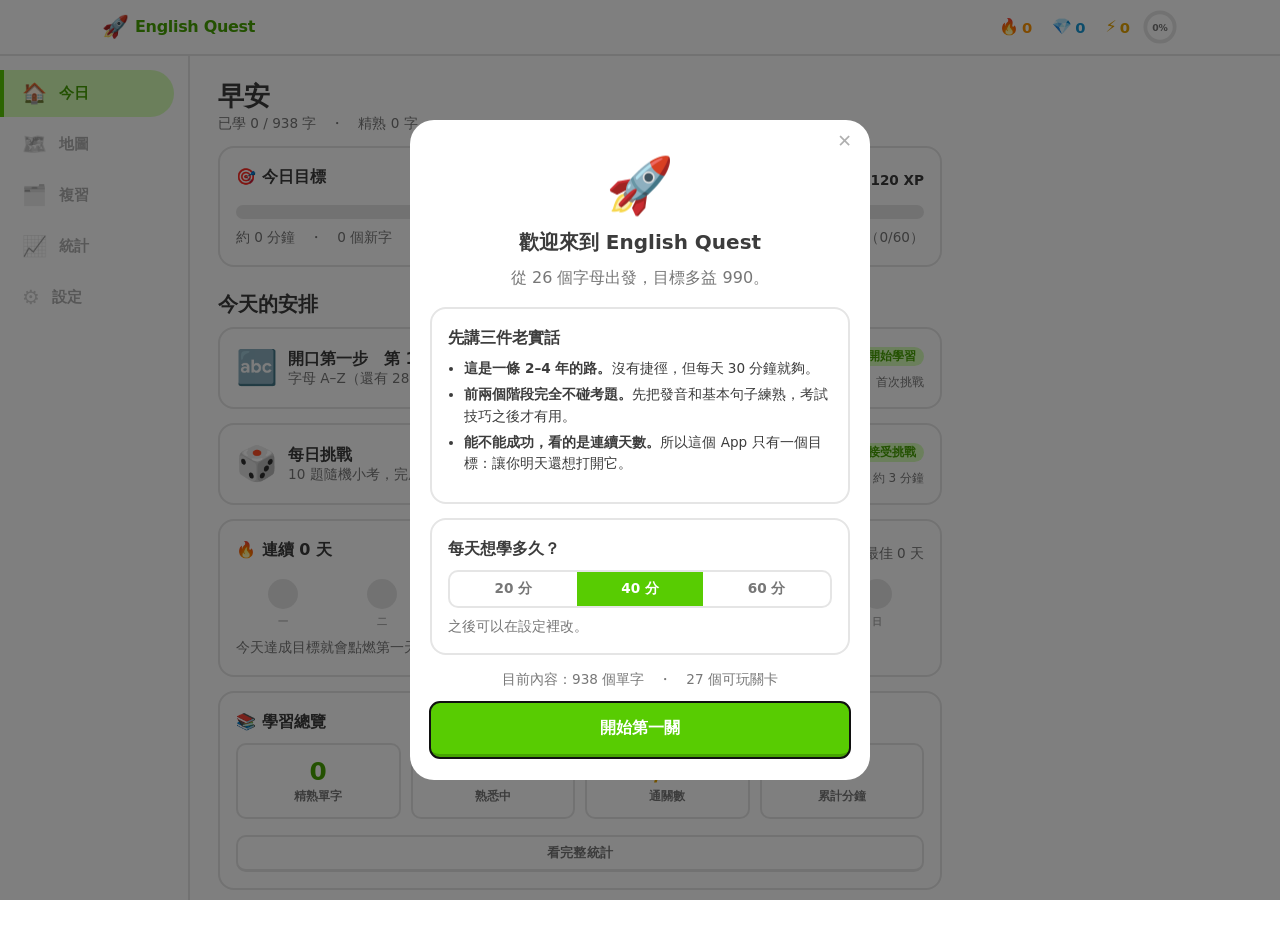
==== index.html @ 80ba10b4 "Stage 2 開頭兩關，並補上多益 Part 1／Part 2 兩種題型 使用者打完第 25 關就撞牆。這一批先把「整條路」跑通：新題型、圖片資產 的做法、資料格式、弱點怪獸的接法都做完，剩下 8 " ====
<!DOCTYPE html>
<html lang="zh-Hant">
<head>
<meta charset="UTF-8">
<meta name="viewport" content="width=device-width, initial-scale=1, viewport-fit=cover">
<meta name="theme-color" content="#58cc02">
<title>English Quest — 多益滿分之路</title>
<link rel="icon" href="data:image/svg+xml,<svg xmlns='http://www.w3.org/2000/svg' viewBox='0 0 100 100'><text y='.9em' font-size='90'>🚀</text></svg>">
<link rel="stylesheet" href="css/base.css">
<link rel="stylesheet" href="css/components.css">
<link rel="stylesheet" href="css/responsive.css">
</head>
<body>

<!-- ===== 頂部狀態列 ===== -->
<header id="topbar" class="topbar">
  <div class="topbar-inner">
    <div class="brand" data-nav="#/map">
      <span class="brand-logo">🚀</span>
      <span class="brand-name">English Quest</span>
    </div>
    <div class="stat-chips">
      <button class="chip chip-streak" data-nav="#/stats" title="連續學習天數">
        <span class="chip-icon">🔥</span><span id="chip-streak">0</span>
      </button>
      <button class="chip chip-gem" data-nav="#/shop" title="寶石">
        <span class="chip-icon">💎</span><span id="chip-gems">0</span>
      </button>
      <button class="chip chip-xp" data-nav="#/stats" title="今日經驗值">
        <span class="chip-icon">⚡</span><span id="chip-xp">0</span>
      </button>
      <button class="chip chip-goal" data-nav="#/stats" title="今日目標">
        <svg class="ring" viewBox="0 0 36 36" aria-hidden="true">
          <circle class="ring-bg" cx="18" cy="18" r="15.5"></circle>
          <circle id="goal-ring" class="ring-fg" cx="18" cy="18" r="15.5"></circle>
        </svg>
        <span id="chip-goal-pct" class="ring-label">0%</span>
      </button>
    </div>
  </div>
</header>

<!-- ===== 主畫面容器 ===== -->
<main id="view" class="view" role="main"></main>

<!-- ===== 底部導覽 ===== -->
<nav id="bottomnav" class="bottomnav">
  <button class="navbtn" data-nav="#/home"><span class="navicon">🏠</span><span class="navtext">今日</span></button>
  <button class="navbtn" data-nav="#/map"><span class="navicon">🗺️</span><span class="navtext">地圖</span></button>
  <button class="navbtn" data-nav="#/review"><span class="navicon">🗂️</span><span class="navtext">複習</span></button>
  <button class="navbtn" data-nav="#/stats"><span class="navicon">📈</span><span class="navtext">統計</span></button>
  <button class="navbtn" data-nav="#/settings"><span class="navicon">⚙️</span><span class="navtext">設定</span></button>
</nav>

<!-- ===== 全域彈窗 ===== -->
<div id="modal-root" class="modal-root" hidden>
  <div class="modal-backdrop" data-modal-close></div>
  <div class="modal-box" role="dialog" aria-modal="true">
    <button class="modal-x" data-modal-close aria-label="關閉">✕</button>
    <div id="modal-body"></div>
  </div>
</div>

<!-- ===== 浮動提示 ===== -->
<div id="toast-root" class="toast-root" aria-live="polite"></div>

<!-- ===== 資料層（file:// 相容：一律用 window.DATA_* 全域指派，不使用 fetch）===== -->
<script src="data/curriculum.js"></script>
<script src="data/phonics.js"></script>
<script src="data/irregular-verbs.js"></script>
<script src="data/vocab-s0.js"></script>
<script src="data/vocab-s1a.js"></script>
<script src="data/vocab-s1b.js"></script>
<script src="data/vocab-s1c.js"></script>
<script src="data/vocab-s2.js"></script>
<script src="data/grammar-s0.js"></script>
<script src="data/grammar-s1.js"></script>
<script src="data/grammar-s2.js"></script>
<script src="data/reading-s0.js"></script>
<script src="data/reading-s1.js"></script>
<script src="data/reading-s2.js"></script>
<script src="data/toeic-p1-s2.js"></script>
<script src="data/toeic-p2-s2.js"></script>
<script src="data/achievements.js"></script>

<!-- ===== 引擎層 ===== -->
<script src="js/state.js"></script>
<script src="js/content.js"></script>
<script src="js/srs.js"></script>
<script src="js/gamify.js"></script>
<script src="js/speech.js"></script>
<script src="js/ui.js"></script>
<script src="js/scheduler.js"></script>

<!-- ===== 練習題型 ===== -->
<script src="js/exercises/common.js"></script>
<script src="js/exercises/intro.js"></script>
<script src="js/exercises/flashcard.js"></script>
<script src="js/exercises/spell.js"></script>
<script src="js/exercises/listening.js"></script>
<script src="js/exercises/speaking.js"></script>
<script src="js/exercises/reading.js"></script>
<script src="js/exercises/writing.js"></script>
<script src="js/exercises/grammar.js"></script>
<script src="js/exercises/irregular.js"></script>
<script src="js/exercises/toeic.js"></script>

<!-- ===== 畫面層 ===== -->
<script src="js/views/home.js"></script>
<script src="js/views/map.js"></script>
<script src="js/views/lesson.js"></script>
<script src="js/views/review.js"></script>
<script src="js/views/stats.js"></script>
<script src="js/views/settings.js"></script>
<script src="js/views/shop.js"></script>

<!-- ===== 啟動 ===== -->
<!-- build: stage0 -->

<script src="js/app.js"></script>
</body>
</html>
---- css/base.css ----
/* ==========================================================================
   base.css — 設計變數、reset、主題、排版基礎
   ========================================================================== */

:root {
  /* 主色（活潑、鼓勵向） */
  --green:        #58cc02;
  --green-dark:   #46a302;
  --green-soft:   #d7ffb8;
  --blue:         #1cb0f6;
  --blue-dark:    #1899d6;
  --blue-soft:    #ddf4ff;
  --purple:       #ce82ff;
  --purple-dark:  #a568cc;
  --gold:         #ffc800;
  --gold-dark:    #e6a400;
  --red:          #ff4b4b;
  --red-dark:     #ea2b2b;
  --red-soft:     #ffdfe0;
  --orange:       #ff9600;

  /* 中性色 */
  --bg:           #ffffff;
  --bg-alt:       #f7f7f7;
  --surface:      #ffffff;
  --border:       #e5e5e5;
  --border-strong:#d0d0d0;
  --text:         #3c3c3c;
  --text-soft:    #777777;
  --text-faint:   #afafaf;

  /* 尺寸 */
  --topbar-h:     56px;
  --nav-h:        62px;
  --radius:       16px;
  --radius-sm:    10px;
  --radius-lg:    24px;
  --maxw:         720px;

  /* 立體按鈕的下緣厚度 */
  --lip:          4px;

  --font: "Nunito", "Segoe UI", "Microsoft JhengHei", "PingFang TC",
          "Noto Sans TC", system-ui, -apple-system, sans-serif;
  --font-en: "Nunito", "Segoe UI", system-ui, sans-serif;
  --font-mono: "Cascadia Mono", "Consolas", ui-monospace, monospace;
}

/* 深色主題 */
html[data-theme="dark"] {
  --bg:           #131f24;
  --bg-alt:       #1a2b32;
  --surface:      #1f2f36;
  --border:       #37464f;
  --border-strong:#4a5c66;
  --text:         #f1f7fb;
  --text-soft:    #a3b5bf;
  --text-faint:   #6b7f8a;
  --green-soft:   #24401a;
  --blue-soft:    #16333f;
  --red-soft:     #3d1f22;
}

/* ---------- reset ---------- */
*, *::before, *::after { box-sizing: border-box; }

html, body {
  margin: 0;
  padding: 0;
  height: 100%;
}

html { -webkit-text-size-adjust: 100%; }

body {
  font-family: var(--font);
  font-size: 16px;
  line-height: 1.6;
  color: var(--text);
  background: var(--bg);
  overscroll-behavior-y: none;
  -webkit-font-smoothing: antialiased;
  padding-top: var(--topbar-h);
  padding-bottom: calc(var(--nav-h) + env(safe-area-inset-bottom, 0px));
}

h1, h2, h3, h4 { margin: 0 0 .5em; line-height: 1.3; font-weight: 800; }
h1 { font-size: 1.6rem; }
h2 { font-size: 1.25rem; }
h3 { font-size: 1.05rem; }
p  { margin: 0 0 .8em; }

button {
  font-family: inherit;
  font-size: inherit;
  color: inherit;
  border: none;
  background: none;
  cursor: pointer;
  -webkit-tap-highlight-color: transparent;
}

input, textarea, select {
  font-family: inherit;
  font-size: 16px; /* 避免 iOS 自動放大 */
  color: var(--text);
}

ul, ol { margin: 0 0 .8em; padding-left: 1.4em; }
li { margin-bottom: .3em; }

table { border-collapse: collapse; width: 100%; }

/* 英文內容統一字體，避免中日韓字體把英文變醜 */
.en, .word-main, .sentence-en { font-family: var(--font-en); }

/* ---------- 主容器 ---------- */
.view {
  max-width: var(--maxw);
  margin: 0 auto;
  padding: 16px 16px 32px;
  min-height: calc(100vh - var(--topbar-h) - var(--nav-h));
}

/* ---------- 通用工具 ---------- */
.muted     { color: var(--text-soft); }
.faint     { color: var(--text-faint); }
.center    { text-align: center; }
.right     { text-align: right; }
.bold      { font-weight: 800; }
.small     { font-size: .85rem; }
.tiny      { font-size: .75rem; }
.big       { font-size: 1.4rem; }
.huge      { font-size: 2.2rem; font-weight: 800; }
.nowrap    { white-space: nowrap; }
.hidden    { display: none !important; }
.mt0  { margin-top: 0; }
.mt8  { margin-top: 8px; }
.mt16 { margin-top: 16px; }
.mt24 { margin-top: 24px; }
.mt32 { margin-top: 32px; }
.mb0  { margin-bottom: 0; }
.mb8  { margin-bottom: 8px; }
.mb16 { margin-bottom: 16px; }
.mb24 { margin-bottom: 24px; }
.row       { display: flex; align-items: center; gap: 10px; }
.row-between { display: flex; align-items: center; justify-content: space-between; gap: 10px; }
.wrap      { flex-wrap: wrap; }
.grow      { flex: 1 1 auto; min-width: 0; }
.stack     { display: flex; flex-direction: column; gap: 12px; }
.text-green  { color: var(--green-dark); }
.text-red    { color: var(--red-dark); }
.text-blue   { color: var(--blue-dark); }
.text-gold   { color: var(--gold-dark); }

/* ---------- 動畫 ---------- */
@keyframes pop     { 0%{transform:scale(.85);opacity:0} 60%{transform:scale(1.04)} 100%{transform:scale(1);opacity:1} }
@keyframes slideUp { from{transform:translateY(16px);opacity:0} to{transform:translateY(0);opacity:1} }
@keyframes shake   { 0%,100%{transform:translateX(0)} 20%{transform:translateX(-7px)} 40%{transform:translateX(7px)} 60%{transform:translateX(-4px)} 80%{transform:translateX(4px)} }
@keyframes bounce  { 0%,100%{transform:translateY(0)} 50%{transform:translateY(-8px)} }
@keyframes spin    { to { transform: rotate(360deg); } }
@keyframes pulse   { 0%,100%{opacity:1} 50%{opacity:.45} }

.anim-pop   { animation: pop .25s ease-out; }
.anim-slide { animation: slideUp .3s ease-out; }
.anim-shake { animation: shake .4s ease-in-out; }
.anim-bounce{ animation: bounce .6s ease-in-out infinite; }

@media (prefers-reduced-motion: reduce) {
  *, *::before, *::after {
    animation-duration: .001ms !important;
    transition-duration: .001ms !important;
  }
}

/* ---------- 捲軸 ---------- */
::-webkit-scrollbar { width: 10px; height: 10px; }
::-webkit-scrollbar-thumb { background: var(--border-strong); border-radius: 8px; }
::-webkit-scrollbar-track { background: transparent; }

::selection { background: var(--green-soft); color: var(--text); }
---- css/components.css ----
/* ==========================================================================
   components.css — 元件樣式
   ========================================================================== */

/* ============ 頂部狀態列 ============ */
.topbar {
  position: fixed; top: 0; left: 0; right: 0; z-index: 60;
  height: var(--topbar-h);
  background: var(--surface);
  border-bottom: 2px solid var(--border);
}
.topbar-inner {
  max-width: var(--maxw); height: 100%; margin: 0 auto;
  padding: 0 12px;
  display: flex; align-items: center; justify-content: space-between; gap: 8px;
}
.brand { display: flex; align-items: center; gap: 6px; cursor: pointer; }
.brand-logo { font-size: 1.35rem; }
.brand-name { font-weight: 800; letter-spacing: -.02em; font-size: 1rem; color: var(--green-dark); }

.stat-chips { display: flex; align-items: center; gap: 4px; }
.chip {
  display: flex; align-items: center; gap: 3px;
  padding: 4px 8px; border-radius: 999px;
  font-weight: 800; font-size: .92rem; color: var(--text);
  transition: background .15s;
}
.chip:hover { background: var(--bg-alt); }
.chip-icon { font-size: 1rem; line-height: 1; }
.chip-streak { color: var(--orange); }
.chip-gem    { color: var(--blue-dark); }
.chip-xp     { color: var(--gold-dark); }

.chip-goal { position: relative; width: 36px; height: 36px; padding: 0; justify-content: center; }
.ring { width: 34px; height: 34px; transform: rotate(-90deg); }
.ring-bg, .ring-fg { fill: none; stroke-width: 4; }
.ring-bg { stroke: var(--border); }
.ring-fg {
  stroke: var(--green); stroke-linecap: round;
  stroke-dasharray: 97.39; stroke-dashoffset: 97.39;
  transition: stroke-dashoffset .5s ease;
}
.ring-label {
  position: absolute; inset: 0; display: grid; place-items: center;
  font-size: .58rem; font-weight: 800; color: var(--text-soft);
}

/* ============ 底部導覽 ============ */
.bottomnav {
  position: fixed; bottom: 0; left: 0; right: 0; z-index: 60;
  height: calc(var(--nav-h) + env(safe-area-inset-bottom, 0px));
  padding-bottom: env(safe-area-inset-bottom, 0px);
  background: var(--surface);
  border-top: 2px solid var(--border);
  display: flex;
}
.navbtn {
  flex: 1; display: flex; flex-direction: column; align-items: center; justify-content: center;
  gap: 1px; color: var(--text-faint); font-size: .68rem; font-weight: 700;
  border-top: 3px solid transparent; margin-top: -2px;
  transition: color .15s;
}
.navicon { font-size: 1.3rem; line-height: 1.15; filter: grayscale(1) opacity(.6); transition: filter .15s; }
.navbtn.active { color: var(--green-dark); border-top-color: var(--green); }
.navbtn.active .navicon { filter: none; }

/* 進行課程時隱藏導覽，避免分心 */
body.in-lesson .bottomnav { display: none; }
body.in-lesson { padding-bottom: 0; }

/* ============ 按鈕 ============ */
.btn {
  display: inline-flex; align-items: center; justify-content: center; gap: 8px;
  padding: 12px 20px; border-radius: var(--radius-sm);
  font-weight: 800; font-size: .95rem; letter-spacing: .01em;
  background: var(--bg-alt); color: var(--text);
  border-bottom: var(--lip) solid var(--border-strong);
  transition: transform .06s, filter .12s;
  user-select: none;
}
.btn:active { transform: translateY(var(--lip)); border-bottom-width: 0; margin-bottom: var(--lip); }
.btn:disabled { opacity: .45; cursor: not-allowed; transform: none; }
.btn-primary { background: var(--green); color: #fff; border-bottom-color: var(--green-dark); }
.btn-blue    { background: var(--blue);  color: #fff; border-bottom-color: var(--blue-dark); }
.btn-gold    { background: var(--gold);  color: #4a3600; border-bottom-color: var(--gold-dark); }
.btn-danger  { background: var(--red);   color: #fff; border-bottom-color: var(--red-dark); }
.btn-purple  { background: var(--purple);color: #fff; border-bottom-color: var(--purple-dark); }
.btn-ghost   { background: transparent; border: 2px solid var(--border); border-bottom-width: var(--lip); color: var(--text-soft); }
.btn-lg   { padding: 15px 28px; font-size: 1.02rem; width: 100%; }
.btn-sm   { padding: 7px 13px; font-size: .82rem; --lip: 3px; }
.btn-block{ width: 100%; }

/* ============ 卡片 ============ */
.card {
  background: var(--surface);
  border: 2px solid var(--border);
  border-radius: var(--radius);
  padding: 16px;
  margin-bottom: 14px;
}
.card-tight { padding: 12px; }
.card-hl { border-color: var(--green); background: var(--green-soft); }
.card-title { font-weight: 800; font-size: 1rem; margin-bottom: 8px; display: flex; align-items: center; gap: 6px; }

/* ============ 進度條 ============ */
.pbar {
  height: 14px; background: var(--border); border-radius: 999px; overflow: hidden;
  flex: 1 1 auto;
}
.pbar-fill {
  height: 100%; background: var(--green); border-radius: 999px;
  width: 0%; transition: width .35s ease;
  background-image: linear-gradient(180deg, rgba(255,255,255,.35) 0 45%, transparent 45%);
}
.pbar-fill.blue { background-color: var(--blue); }
.pbar-fill.gold { background-color: var(--gold); }
.pbar-sm { height: 8px; }

/* ============ 關卡地圖 ============ */
.stage-header {
  border-radius: var(--radius); padding: 14px 16px; margin: 18px 0 10px;
  color: #fff; background: var(--green);
  display: flex; align-items: center; justify-content: space-between; gap: 10px;
}
.stage-header.locked { background: var(--border-strong); }
.stage-header h2 { margin: 0; font-size: 1.05rem; }
.stage-header .stage-sub { font-size: .78rem; opacity: .9; font-weight: 700; }

/* overflow-x:clip 讓被推出去的「空白列框」不會撐出橫向捲軸，
   又不像 hidden 會建立捲動容器（節點上方的提示氣泡仍看得到） */
.path {
  position: relative; padding: 10px 0 24px;
  overflow-x: clip; overflow-y: visible;
}
.path-row {
  display: flex; justify-content: center; align-items: center;
  min-height: 92px; position: relative;
}
/* 蜿蜒偏移：用 vw 讓窄螢幕自動縮小，才不會把節點推出畫面外 */
.path-row[data-off="0"]  { transform: translateX(0); }
.path-row[data-off="1"]  { transform: translateX(clamp(0px, 15vw, 64px)); }
.path-row[data-off="2"]  { transform: translateX(clamp(0px, 22vw, 96px)); }
.path-row[data-off="3"]  { transform: translateX(clamp(0px, 15vw, 64px)); }
.path-row[data-off="4"]  { transform: translateX(0); }
.path-row[data-off="5"]  { transform: translateX(clamp(-64px, -15vw, 0px)); }
.path-row[data-off="6"]  { transform: translateX(clamp(-96px, -22vw, 0px)); }
.path-row[data-off="7"]  { transform: translateX(clamp(-64px, -15vw, 0px)); }

.node {
  position: relative; width: 74px; height: 68px;
  border-radius: 50%;
  background: var(--border); color: #fff;
  border-bottom: 7px solid var(--border-strong);
  display: grid; place-items: center;
  font-size: 1.9rem;
  transition: transform .08s;
}
.node:active:not(.locked) { transform: translateY(5px); border-bottom-width: 2px; }
.node.done    { background: var(--green);  border-bottom-color: var(--green-dark); }
.node.current { background: var(--blue);   border-bottom-color: var(--blue-dark); }
.node.boss    { background: var(--purple); border-bottom-color: var(--purple-dark); width: 84px; height: 78px; font-size: 2.2rem; }
.node.boss.done { background: var(--gold); border-bottom-color: var(--gold-dark); }
.node.locked  { filter: grayscale(1); opacity: .55; cursor: not-allowed; }
/* 還沒做的關卡：虛線 + 🚧，和「做好了但還沒解鎖」的 🔒 區分開來。
   關卡之間的垂直間距很緊，額外加文字標籤會疊到上一關的標題，所以只用圖示；
   「製作中」三個字放在 title 屬性裡。 */
.node.wip { border-style: dashed; border-width: 2px; opacity: .45; }
.node-label {
  position: absolute; top: 100%; left: 50%; transform: translateX(-50%);
  margin-top: 6px; white-space: nowrap;
  font-size: .72rem; font-weight: 800; color: var(--text-soft);
  max-width: min(140px, 40vw); overflow: hidden; text-overflow: ellipsis;
}
.node-crown {
  position: absolute; top: -10px; right: -6px;
  font-size: .95rem; filter: drop-shadow(0 1px 1px rgba(0,0,0,.25));
}
.node-here {
  position: absolute; bottom: 100%; left: 50%; transform: translateX(-50%);
  margin-bottom: 8px; background: var(--surface); color: var(--blue-dark);
  border: 2px solid var(--border); border-radius: 8px;
  padding: 2px 9px; font-size: .7rem; font-weight: 800; white-space: nowrap;
  animation: bounce 1.6s ease-in-out infinite;
}

/* ============ 課程進行畫面 ============ */
.lesson-top {
  position: sticky; top: 0; z-index: 20;
  background: var(--bg); padding: 10px 0 12px;
  display: flex; align-items: center; gap: 12px;
}
.lesson-quit { font-size: 1.4rem; color: var(--text-faint); line-height: 1; padding: 0 4px; }

.q-prompt { font-size: 1.15rem; font-weight: 800; margin: 4px 0 16px; }
.q-body { animation: slideUp .25s ease-out; }

/* 選項 */
.opts { display: grid; gap: 10px; }
.opts.grid2 { grid-template-columns: 1fr 1fr; }
.opt {
  text-align: left; padding: 14px 16px;
  border: 2px solid var(--border); border-bottom-width: var(--lip);
  border-radius: var(--radius-sm); background: var(--surface);
  font-weight: 700; transition: background .12s, border-color .12s;
}
.opt:hover:not(.opt-locked) { background: var(--bg-alt); }
.opt.sel     { border-color: var(--blue); background: var(--blue-soft); color: var(--blue-dark); }
.opt.correct { border-color: var(--green); background: var(--green-soft); color: var(--green-dark); }
.opt.wrong   { border-color: var(--red); background: var(--red-soft); color: var(--red-dark); }
.opt-locked  { cursor: default; }
.opt-emoji   { font-size: 2.6rem; display: block; text-align: center; margin-bottom: 4px; }
.opt-kbd {
  display: inline-grid; place-items: center; width: 22px; height: 22px;
  border: 2px solid var(--border); border-radius: 6px;
  font-size: .7rem; color: var(--text-faint); margin-right: 8px; vertical-align: middle;
}

/* 底部批改列 */
.checkbar {
  position: sticky; bottom: 0; z-index: 25;
  margin: 20px -16px -32px; padding: 14px 16px calc(16px + env(safe-area-inset-bottom, 0px));
  background: var(--surface); border-top: 2px solid var(--border);
}
.checkbar.ok  { background: var(--green-soft); border-top-color: var(--green); }
.checkbar.no  { background: var(--red-soft);   border-top-color: var(--red); }
.check-msg { font-weight: 800; margin-bottom: 10px; display: flex; align-items: center; gap: 8px; }
.check-msg .ico { font-size: 1.5rem; }
.check-detail { font-weight: 700; font-size: .88rem; margin-top: 2px; }

/* ============ 單字卡 ============ */
.wordcard {
  border: 2px solid var(--border); border-radius: var(--radius-lg);
  background: var(--surface); padding: 22px 18px; text-align: center;
  margin-bottom: 14px;
}
.word-icon { font-size: 3.6rem; line-height: 1; margin-bottom: 6px; }
.word-main { font-size: 2rem; font-weight: 800; letter-spacing: -.01em; }
.word-kk   { font-family: var(--font-mono); color: var(--blue-dark); font-size: .95rem; margin-top: 2px; }
.word-pos  { display: inline-block; background: var(--bg-alt); color: var(--text-soft);
             border-radius: 6px; padding: 1px 7px; font-size: .72rem; font-weight: 800; margin-right: 6px; }
.word-zh   { font-size: 1.15rem; font-weight: 800; margin-top: 8px; }
.speak-btn {
  display: inline-grid; place-items: center; width: 44px; height: 44px;
  border-radius: 50%; background: var(--blue-soft); color: var(--blue-dark);
  font-size: 1.3rem; border-bottom: 3px solid var(--blue);
}
.speak-btn:active { transform: translateY(3px); border-bottom-width: 0; }
.speak-btn.playing { animation: pulse .8s infinite; }
.speak-btn.slow { font-size: .78rem; font-weight: 800; }

.ex-list { text-align: left; margin-top: 14px; border-top: 2px dashed var(--border); padding-top: 12px; }
.ex-item { margin-bottom: 10px; }
.ex-item:last-child { margin-bottom: 0; }
.sentence-en { font-weight: 700; }
.sentence-zh { color: var(--text-soft); font-size: .88rem; }
.ex-tag { font-size: .65rem; font-weight: 800; padding: 1px 6px; border-radius: 5px; vertical-align: 2px; }
.ex-tag.daily { background: var(--green-soft); color: var(--green-dark); }
.ex-tag.work  { background: var(--blue-soft);  color: var(--blue-dark); }

/* ============ 拖曳排句（寫作） ============ */
.build-area {
  min-height: 78px; border-bottom: 2px solid var(--border);
  padding: 8px 0; margin-bottom: 18px;
  display: flex; flex-wrap: wrap; gap: 8px; align-content: flex-start;
}
.bank { display: flex; flex-wrap: wrap; gap: 8px; }
.tok {
  padding: 8px 13px; border: 2px solid var(--border); border-bottom-width: 3px;
  border-radius: 10px; background: var(--surface); font-weight: 700;
  font-family: var(--font-en);
}
.tok:active { transform: translateY(2px); border-bottom-width: 1px; }
.tok.used { opacity: .25; pointer-events: none; }
.tok.ghost { visibility: hidden; }

/* ============ 填空 ============ */
.blank-input {
  border: none; border-bottom: 3px solid var(--blue);
  background: transparent; padding: 2px 6px; min-width: 96px;
  font-weight: 800; font-family: var(--font-en); text-align: center;
  outline: none;
}
.blank-input.correct { border-bottom-color: var(--green); color: var(--green-dark); }
.blank-input.wrong   { border-bottom-color: var(--red);   color: var(--red-dark); }
.cloze-text { font-size: 1.1rem; line-height: 2.2; font-family: var(--font-en); }
.textarea {
  width: 100%; min-height: 92px; padding: 12px;
  border: 2px solid var(--border); border-radius: var(--radius-sm);
  background: var(--surface); resize: vertical; line-height: 1.6;
  font-family: var(--font-en); outline: none;
}
.textarea:focus { border-color: var(--blue); }

/* ============ 閱讀 ============ */
.article {
  background: var(--surface); border: 2px solid var(--border);
  border-radius: var(--radius); padding: 16px; margin-bottom: 14px;
  font-family: var(--font-en); font-size: 1.02rem; line-height: 1.95;
}
.article h3 { font-family: var(--font-en); margin-bottom: 10px; }
.w {
  cursor: pointer; border-radius: 3px;
  border-bottom: 1px dotted transparent;
}
.w.known { border-bottom-color: var(--blue); }
.w:hover { background: var(--gold); }
.readtimer {
  font-family: var(--font-mono); font-weight: 800; color: var(--text-soft);
  font-size: .85rem;
}
.wordpop {
  position: fixed; z-index: 90; max-width: 260px;
  background: var(--surface); border: 2px solid var(--blue);
  border-radius: var(--radius-sm); padding: 10px 12px;
  box-shadow: 0 8px 24px rgba(0,0,0,.18);
  animation: pop .15s ease-out;
}

/* ============ 口說 ============ */
.mic-btn {
  width: 96px; height: 96px; border-radius: 50%;
  background: var(--blue); color: #fff; font-size: 2.6rem;
  border-bottom: 6px solid var(--blue-dark);
  display: grid; place-items: center; margin: 8px auto;
}
.mic-btn:active { transform: translateY(4px); border-bottom-width: 2px; }
.mic-btn.rec { background: var(--red); border-bottom-color: var(--red-dark); animation: pulse 1s infinite; }
.heard {
  font-family: var(--font-en); font-size: 1.05rem; font-weight: 700;
  padding: 10px 12px; border-radius: var(--radius-sm); background: var(--bg-alt);
  min-height: 44px;
}
.heard .hit  { color: var(--green-dark); }
.heard .miss { color: var(--red-dark); text-decoration: underline wavy var(--red); }
.score-big { font-size: 2.6rem; font-weight: 800; line-height: 1; }

/* ============ 徽章 / 成就 ============ */
.badges { display: grid; grid-template-columns: repeat(auto-fill, minmax(88px, 1fr)); gap: 12px; }
.badge {
  text-align: center; padding: 12px 6px; border-radius: var(--radius-sm);
  border: 2px solid var(--border); background: var(--surface);
}
.badge.got { border-color: var(--gold); background: linear-gradient(180deg, #fff9e6, var(--surface)); }
html[data-theme="dark"] .badge.got { background: linear-gradient(180deg, #3a3115, var(--surface)); }
.badge-ico { font-size: 2rem; line-height: 1.2; }
.badge.locked .badge-ico { filter: grayscale(1) opacity(.35); }
.badge-name { font-size: .7rem; font-weight: 800; line-height: 1.3; }

/* ============ 統計 ============ */
.bars { display: flex; align-items: flex-end; gap: 6px; height: 120px; }
.bar-col { flex: 1; display: flex; flex-direction: column; align-items: center; gap: 4px; height: 100%; justify-content: flex-end; }
.bar {
  width: 100%; background: var(--green); border-radius: 6px 6px 0 0;
  min-height: 3px; transition: height .4s ease;
}
.bar.today { background: var(--blue); }
.bar-lab { font-size: .65rem; color: var(--text-faint); font-weight: 800; }
.kpi-grid { display: grid; grid-template-columns: repeat(auto-fit, minmax(120px, 1fr)); gap: 10px; }
.kpi { text-align: center; padding: 12px 8px; border: 2px solid var(--border); border-radius: var(--radius-sm); }
.kpi-num { font-size: 1.55rem; font-weight: 800; line-height: 1.2; }
.kpi-lab { font-size: .72rem; color: var(--text-soft); font-weight: 700; }

/* ============ 彈窗 ============ */
.modal-root { position: fixed; inset: 0; z-index: 100; display: grid; place-items: center; padding: 16px; }
/* display 會蓋掉瀏覽器內建的 [hidden]，少了這行，關掉的彈窗會留在畫面上擋住點擊 */
.modal-root[hidden] { display: none; }
.modal-backdrop { position: absolute; inset: 0; background: rgba(0,0,0,.5); }
.modal-box {
  position: relative; z-index: 1; width: 100%; max-width: 460px;
  max-height: 86vh; overflow-y: auto;
  background: var(--surface); border-radius: var(--radius-lg);
  padding: 22px 20px; animation: pop .2s ease-out;
}
.modal-x { position: absolute; top: 10px; right: 12px; font-size: 1.1rem; color: var(--text-faint); }

/* ============ Toast ============ */
.toast-root {
  position: fixed; left: 50%; transform: translateX(-50%);
  bottom: calc(var(--nav-h) + 16px); z-index: 120;
  display: flex; flex-direction: column; gap: 8px; align-items: center;
  pointer-events: none; width: max-content; max-width: 90vw;
}
.toast {
  background: #2b2b2b; color: #fff; font-weight: 800; font-size: .88rem;
  padding: 10px 16px; border-radius: 999px; animation: pop .2s ease-out;
  box-shadow: 0 6px 18px rgba(0,0,0,.25);
}
.toast.good { background: var(--green-dark); }
.toast.bad  { background: var(--red-dark); }
.toast.gold { background: var(--gold-dark); color: #fff; }

/* ============ 其他小元件 ============ */
.tag {
  display: inline-block; padding: 2px 8px; border-radius: 999px;
  font-size: .72rem; font-weight: 800;
  background: var(--bg-alt); color: var(--text-soft);
}
.tag.green { background: var(--green-soft); color: var(--green-dark); }
.tag.blue  { background: var(--blue-soft);  color: var(--blue-dark); }
.tag.red   { background: var(--red-soft);   color: var(--red-dark); }
.tag.gold  { background: #fff3cf; color: var(--gold-dark); }
html[data-theme="dark"] .tag.gold { background: #3a3115; }

.divider { height: 2px; background: var(--border); border-radius: 2px; margin: 18px 0; }

.empty {
  text-align: center; padding: 44px 16px; color: var(--text-soft);
}
.empty-ico { font-size: 3rem; margin-bottom: 8px; }

.list-row {
  display: flex; align-items: center; gap: 12px;
  padding: 11px 0; border-bottom: 2px solid var(--border);
}
.list-row:last-child { border-bottom: none; }

.switch { position: relative; width: 50px; height: 30px; flex: none; }
.switch input { position: absolute; opacity: 0; width: 100%; height: 100%; margin: 0; cursor: pointer; z-index: 2; }
.switch-track {
  position: absolute; inset: 0; border-radius: 999px;
  background: var(--border-strong); transition: background .2s;
}
.switch-knob {
  position: absolute; top: 3px; left: 3px; width: 24px; height: 24px;
  border-radius: 50%; background: #fff; transition: transform .2s;
  box-shadow: 0 1px 3px rgba(0,0,0,.3);
}
.switch input:checked ~ .switch-track { background: var(--green); }
.switch input:checked ~ .switch-knob  { transform: translateX(20px); }

.seg { display: flex; gap: 0; border: 2px solid var(--border); border-radius: var(--radius-sm); overflow: hidden; }
.seg button { flex: 1; padding: 8px 6px; font-weight: 800; font-size: .85rem; color: var(--text-soft); }
.seg button.on { background: var(--green); color: #fff; }

.hint-box {
  background: var(--blue-soft); border-left: 5px solid var(--blue);
  border-radius: 8px; padding: 11px 13px; margin: 12px 0; font-size: .92rem;
}
.warn-box {
  background: var(--red-soft); border-left: 5px solid var(--red);
  border-radius: 8px; padding: 11px 13px; margin: 12px 0; font-size: .92rem;
}
.rule-box {
  background: var(--bg-alt); border-radius: var(--radius-sm);
  padding: 12px 14px; margin: 10px 0;
}
.rule-formula {
  font-family: var(--font-en); font-weight: 800; font-size: 1.05rem;
  color: var(--green-dark); text-align: center; padding: 6px 0;
}
.tbl th, .tbl td { padding: 7px 8px; border-bottom: 2px solid var(--border); text-align: left; font-size: .9rem; }
.tbl th { font-weight: 800; color: var(--text-soft); font-size: .78rem; }
.tbl td.en { font-family: var(--font-en); font-weight: 700; }

/* ===== 多益 Part 1 / Part 2 ===== */

/* 照片本身自帶背景色 —— 它是「照片」，不該跟著深色主題翻轉 */
.photo-frame {
  border: 2px solid var(--border); border-radius: var(--radius);
  overflow: hidden; margin: 10px 0; line-height: 0;
}
.photo-frame svg { width: 100%; height: auto; display: block; }

.ask-card {
  display: flex; align-items: center; gap: 10px; flex-wrap: wrap;
  background: var(--blue-soft); border-radius: var(--radius-sm);
  padding: 12px 14px; margin: 10px 0;
}
.ask-label {
  font-size: .72rem; font-weight: 800; color: var(--blue-dark);
  border: 2px solid var(--blue); border-radius: 999px; padding: 2px 9px;
}
.ask-card .sentence-en { flex: 1 1 100%; }

/* 選項編號改用 A–D；鍵盤快捷仍是 1–4，只是數字不顯示 */
.opts-lettered .opt-kbd { display: none; }
.opt-letter {
  display: inline-grid; place-items: center; width: 26px; height: 26px;
  border: 2px solid var(--border-strong); border-radius: 999px;
  font-family: var(--font-en); font-weight: 800; font-size: .8rem;
  color: var(--text-soft); margin-right: 10px; vertical-align: middle;
}
.opt.correct .opt-letter { border-color: var(--green-dark); color: var(--green-dark); }
.opt.wrong .opt-letter   { border-color: var(--red-dark); color: var(--red-dark); }

/* 正在朗讀的選項 */
.opt-playing { border-color: var(--blue); box-shadow: 0 0 0 3px var(--blue-soft); }

/* 只靠耳朵作答：選項文字預設收起來。
   這裡用 display:none 而不是 visibility:hidden —— 後者會保留「折行後的高度」，
   長句子的選項就變得比較高，等於用眼睛就看得出哪個選項最長。 */
.opt-say { display: inline-block; vertical-align: middle; min-height: 1.5em; }
.opt-text.is-hidden,
.ask-text.is-hidden { display: none; }

/* 作答後的四選項對照 */
.opt-review { display: grid; gap: 8px; margin: 4px 0 8px; }
.opt-review-row {
  display: flex; align-items: flex-start; gap: 8px;
  padding: 8px 10px; border-radius: var(--radius-sm); background: var(--bg-alt);
}
.opt-review-row.is-answer { background: var(--green-soft); }
.opt-review-row.is-ask { background: var(--blue-soft); margin-bottom: 8px; }
.opt-review-row .opt-letter { margin-right: 0; flex: 0 0 auto; }
---- css/responsive.css ----
/* ==========================================================================
   responsive.css — 行動優先，往上放大到桌機
   ========================================================================== */

/* ---------- 小手機（375px 以下也要能用） ---------- */
@media (max-width: 400px) {
  body { font-size: 15px; }
  .view { padding: 12px 12px 28px; }
  .brand-name { display: none; }
  .chip { padding: 4px 6px; font-size: .86rem; }
  .word-main { font-size: 1.7rem; }
  .word-icon { font-size: 3rem; }
  .q-prompt { font-size: 1.05rem; }
  .opts.grid2 { gap: 8px; }
  .opt { padding: 12px 12px; }
  .opt-emoji { font-size: 2.2rem; }
  .checkbar { margin-left: -12px; margin-right: -12px; }

  /* 小螢幕把節點縮小，偏移量本身已由 clamp() 依 vw 自動縮放 */
  .node { width: 66px; height: 60px; font-size: 1.7rem; }
  .node.boss { width: 74px; height: 68px; font-size: 1.95rem; }
}

/* ---------- 一般手機／小平板 ---------- */
@media (max-width: 560px) {
  .badges { grid-template-columns: repeat(auto-fill, minmax(76px, 1fr)); gap: 9px; }
  .kpi-grid { grid-template-columns: 1fr 1fr; }
  .modal-box { padding: 18px 16px; }
}

/* ---------- 桌機：導覽移到左側，內容置中 ---------- */
@media (min-width: 900px) {
  :root { --nav-h: 0px; }

  body { padding-bottom: 32px; }

  .bottomnav {
    top: var(--topbar-h); bottom: 0; left: 0; right: auto;
    width: 190px; height: auto; padding-bottom: 0;
    flex-direction: column; justify-content: flex-start;
    border-top: none; border-right: 2px solid var(--border);
    padding-top: 14px; gap: 4px;
  }
  .navbtn {
    flex: none; flex-direction: row; justify-content: flex-start;
    gap: 12px; padding: 12px 18px; font-size: .95rem;
    border-top: none; border-left: 4px solid transparent; margin-top: 0;
    border-radius: 0 999px 999px 0; margin-right: 14px;
  }
  .navbtn.active { border-top-color: transparent; border-left-color: var(--green); background: var(--green-soft); }
  .navicon { font-size: 1.25rem; }
  .navtext { font-size: .92rem; }

  .view { margin-left: 190px; padding: 24px 28px 48px; max-width: calc(var(--maxw) + 60px); }
  .topbar-inner { max-width: 1100px; }

  .toast-root { bottom: 28px; left: calc(50% + 95px); }
  .checkbar { position: sticky; bottom: 0; margin-left: -28px; margin-right: -28px; }

  /* 桌機有鍵盤 → 顯示數字快捷鍵提示 */
  .opt-kbd { display: inline-grid; }
}

@media (max-width: 899px) {
  .opt-kbd { display: none; }
}

/* ---------- 寬螢幕：課程內容不要拉太寬 ---------- */
@media (min-width: 1200px) {
  .view { margin-left: 190px; margin-right: auto; }
}

/* ---------- 橫向手機：壓縮垂直空間 ---------- */
@media (max-height: 480px) and (orientation: landscape) {
  .word-icon { font-size: 2.2rem; margin-bottom: 2px; }
  .wordcard { padding: 12px; }
  .mic-btn { width: 68px; height: 68px; font-size: 1.9rem; }
  .path-row { min-height: 74px; }
}

/* ---------- 觸控裝置：加大點擊區 ---------- */
@media (hover: none) {
  .btn { padding: 14px 20px; }
  .opt { padding: 15px 16px; }
  .tok { padding: 10px 15px; }
  .w:hover { background: transparent; }
  /* 頂部狀態列的數字本身很小，把可點範圍撐到手指按得到的高度 */
  .chip { min-height: 40px; padding-top: 8px; padding-bottom: 8px; }
  .chip-goal { min-height: 40px; }
  .speak-btn { min-width: 44px; min-height: 44px; }
}

/* ---------- 列印（單字表可印出來背） ---------- */
@media print {
  .topbar, .bottomnav, .checkbar, .toast-root, .speak-btn, .btn { display: none !important; }
  body { padding: 0; }
  .view { margin: 0; max-width: none; }
  .card, .wordcard, .article { break-inside: avoid; border-color: #ccc; }
}
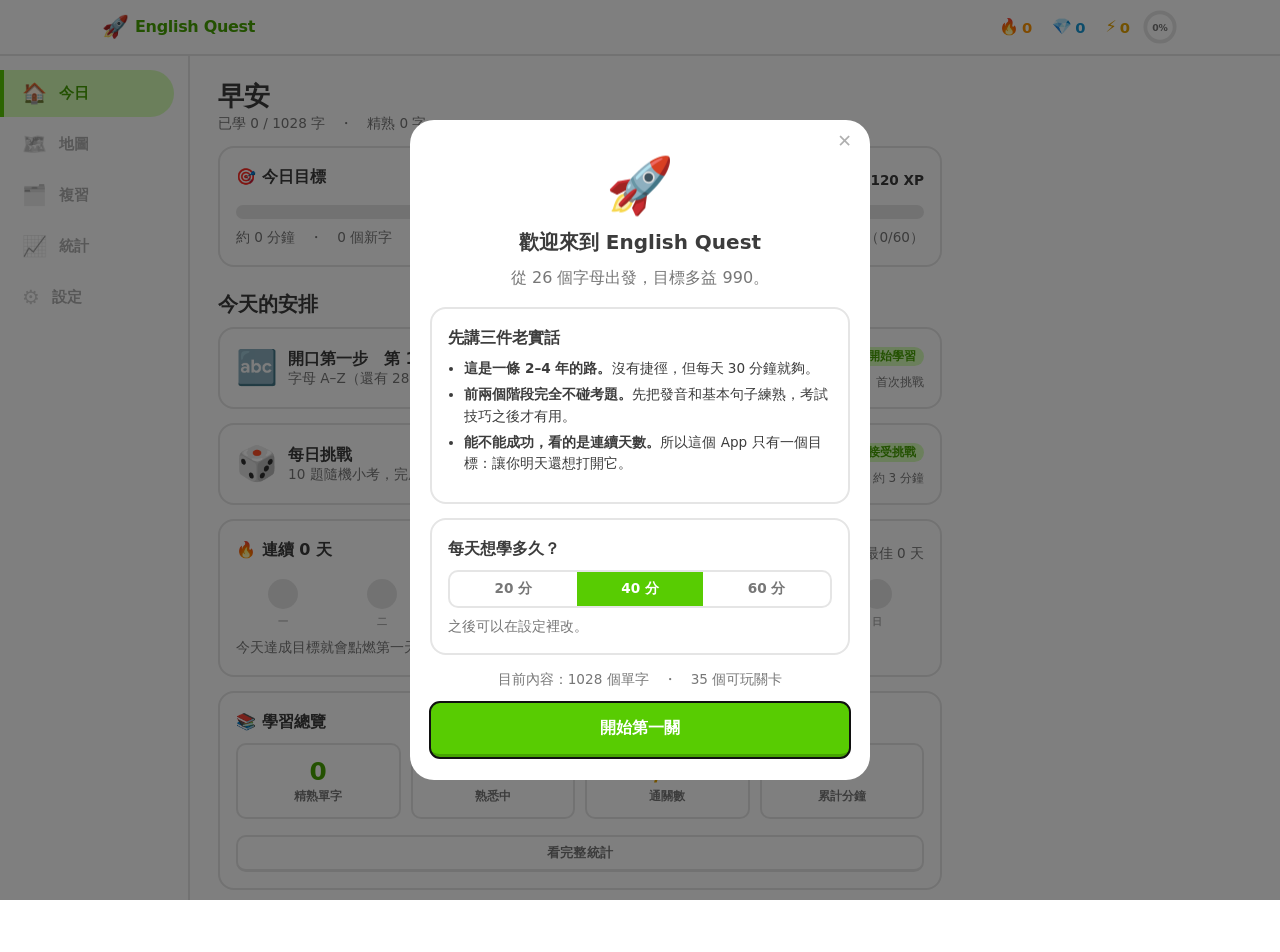
==== commit fd0ea17c: "補完 Stage 2 剩下的 8 關，Stage 0–2 共 35 關全部可玩 使用者打完第 25 關撞牆的問題到這裡解決：U28–U35 內容補齊， Stage 2 從只開兩關變成完整的十關。  內" ====
--- a/index.html
+++ b/index.html
@@ -73,6 +73,7 @@
 <script src="data/vocab-s1b.js"></script>
 <script src="data/vocab-s1c.js"></script>
 <script src="data/vocab-s2.js"></script>
+<script src="data/vocab-s2b.js"></script>
 <script src="data/grammar-s0.js"></script>
 <script src="data/grammar-s1.js"></script>
 <script src="data/grammar-s2.js"></script>
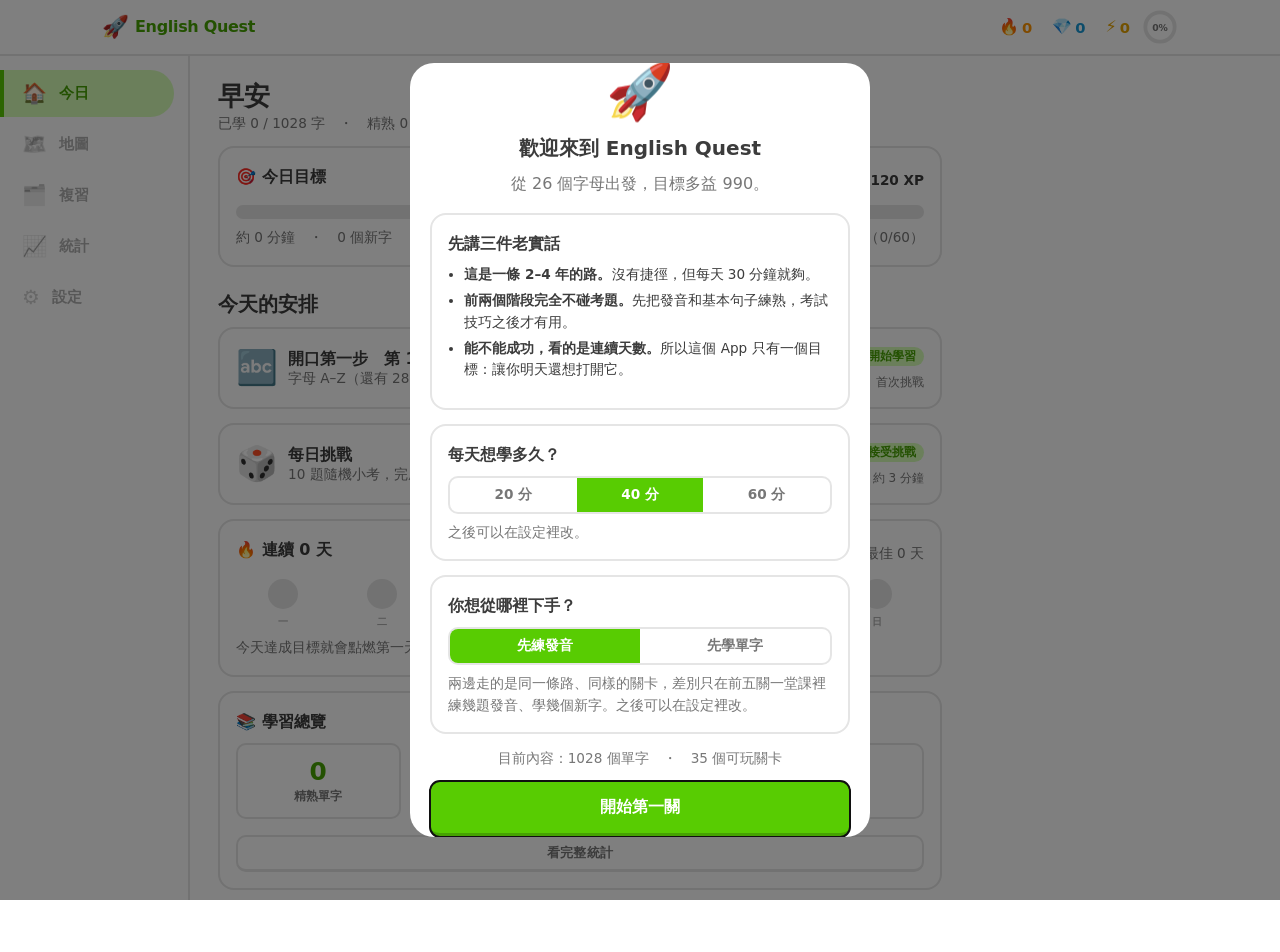
==== commit 0f2f3bf9: "搭配詞與字根字首：兩個可選欄位，外加 collocate 題型 單字認得、句子看得懂，寫出來還是錯，通常錯在搭配。中文說「吃藥」於是 寫成 eat medicine —— 這種錯背單字表救不了，只能一" ====
--- a/index.html
+++ b/index.html
@@ -97,6 +97,7 @@
 <script src="js/exercises/common.js"></script>
 <script src="js/exercises/intro.js"></script>
 <script src="js/exercises/flashcard.js"></script>
+<script src="js/exercises/collocation.js"></script>
 <script src="js/exercises/spell.js"></script>
 <script src="js/exercises/listening.js"></script>
 <script src="js/exercises/speaking.js"></script>
--- a/css/components.css
+++ b/css/components.css
@@ -257,6 +257,33 @@
 .ex-tag.daily { background: var(--green-soft); color: var(--green-dark); }
 .ex-tag.work  { background: var(--blue-soft);  color: var(--blue-dark); }
 
+/* ============ 搭配詞 ============ */
+.col-box { text-align: left; margin-top: 14px; border-top: 2px dashed var(--border); padding-top: 12px; }
+.col-lab { font-size: .72rem; font-weight: 800; color: var(--text-soft); margin-bottom: 6px; }
+.col-chip {
+  display: block; width: 100%; text-align: left; margin-bottom: 6px;
+  padding: 7px 11px; border: 2px solid var(--border); border-radius: var(--radius-sm);
+  background: var(--surface);
+}
+.col-chip:last-child { margin-bottom: 0; }
+.col-chip:active { transform: translateY(1px); }
+.col-chip .en { font-weight: 700; font-family: var(--font-en); }
+.col-zh { color: var(--text-soft); font-size: .82rem; margin-left: 8px; }
+
+/* ============ 字根字首拆解 ============ */
+/* 排成積木是重點：ex- ＋ tract 看得出結構，寫成一行字就只是另一段說明 */
+.root-box {
+  display: flex; flex-wrap: wrap; align-items: center; justify-content: center;
+  gap: 6px; margin-top: 12px;
+}
+.root-part {
+  padding: 5px 10px; border: 2px solid var(--purple); border-radius: var(--radius-sm);
+  background: var(--surface); text-align: center; min-width: 62px;
+}
+.root-en { font-weight: 800; font-family: var(--font-en); color: var(--purple-dark); font-size: .92rem; }
+.root-zh { font-size: .72rem; color: var(--text-soft); }
+.root-plus { font-weight: 800; color: var(--text-faint); }
+
 /* ============ 拖曳排句（寫作） ============ */
 .build-area {
   min-height: 78px; border-bottom: 2px solid var(--border);
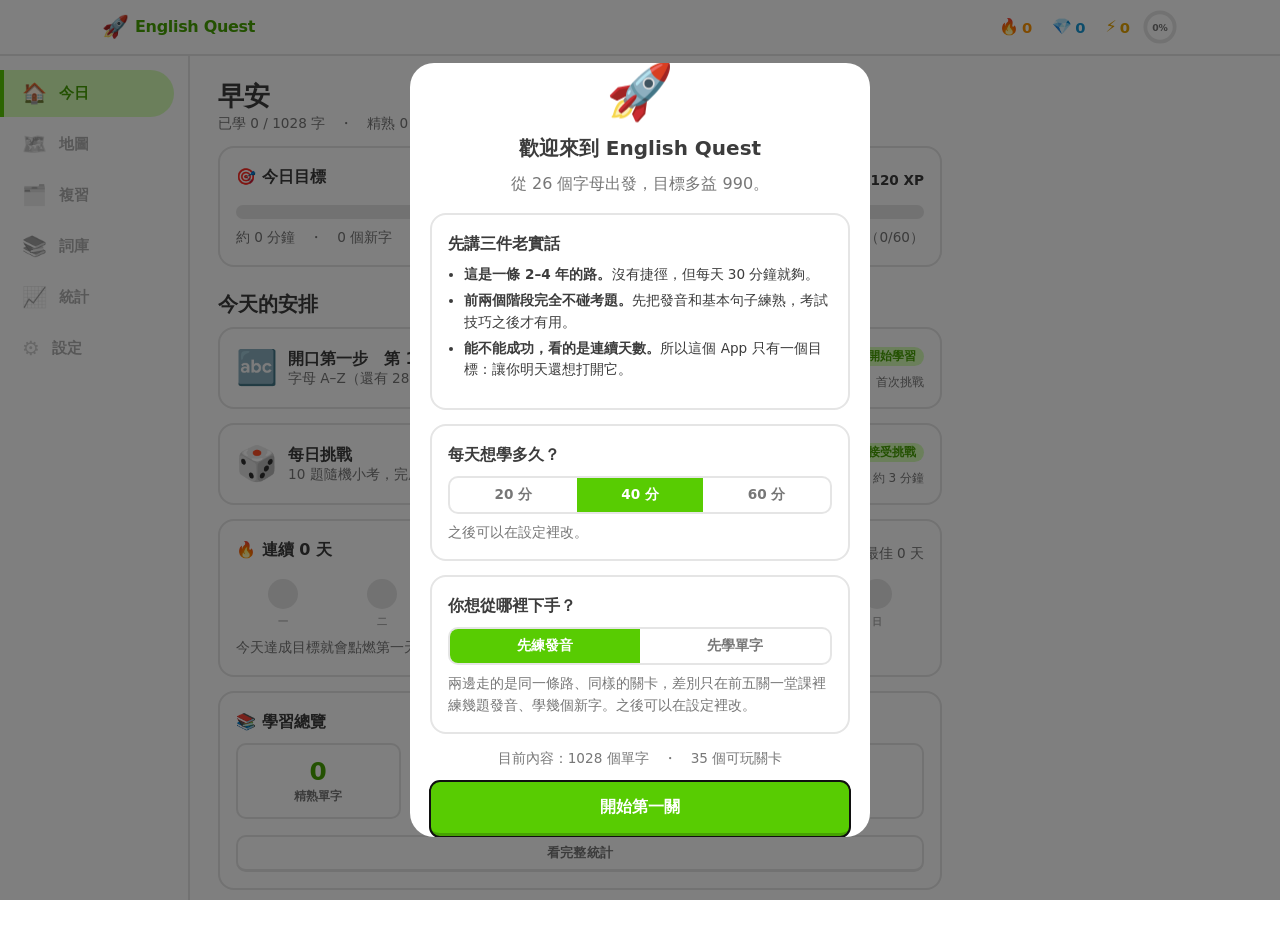
==== commit 90c07830: "詞庫：一萬二千字的查詢層，例句裡的每個字都點得開 課程單字是「教得到的字」，詞庫是「查得到的字」。兩者合起來 12015 字， 第一次讓字彙量到達多益的量級。  三層合併，愈上面愈優先：課程單字 → " ====
--- a/index.html
+++ b/index.html
@@ -48,6 +48,7 @@
   <button class="navbtn" data-nav="#/home"><span class="navicon">🏠</span><span class="navtext">今日</span></button>
   <button class="navbtn" data-nav="#/map"><span class="navicon">🗺️</span><span class="navtext">地圖</span></button>
   <button class="navbtn" data-nav="#/review"><span class="navicon">🗂️</span><span class="navtext">複習</span></button>
+  <button class="navbtn" data-nav="#/words"><span class="navicon">📚</span><span class="navtext">詞庫</span></button>
   <button class="navbtn" data-nav="#/stats"><span class="navicon">📈</span><span class="navtext">統計</span></button>
   <button class="navbtn" data-nav="#/settings"><span class="navicon">⚙️</span><span class="navtext">設定</span></button>
 </nav>
@@ -68,6 +69,7 @@
 <script src="data/curriculum.js"></script>
 <script src="data/phonics.js"></script>
 <script src="data/irregular-verbs.js"></script>
+<script src="data/minimal-pairs.js"></script>
 <script src="data/vocab-s0.js"></script>
 <script src="data/vocab-s1a.js"></script>
 <script src="data/vocab-s1b.js"></script>
@@ -84,6 +86,15 @@
 <script src="data/toeic-p2-s2.js"></script>
 <script src="data/achievements.js"></script>
 
+<!-- 詞庫：lexicon-core.js 手寫，lexicon-1..6.js 由 tools/gen-lexicon.js 產生 -->
+<script src="data/lexicon-core.js"></script>
+<script src="data/lexicon-1.js"></script>
+<script src="data/lexicon-2.js"></script>
+<script src="data/lexicon-3.js"></script>
+<script src="data/lexicon-4.js"></script>
+<script src="data/lexicon-5.js"></script>
+<script src="data/lexicon-6.js"></script>
+
 <!-- ===== 引擎層 ===== -->
 <script src="js/state.js"></script>
 <script src="js/content.js"></script>
@@ -91,6 +102,8 @@
 <script src="js/gamify.js"></script>
 <script src="js/speech.js"></script>
 <script src="js/ui.js"></script>
+<!-- lexicon 在模組載入當下就取用 UI.esc，所以一定要排在 ui.js 之後 -->
+<script src="js/lexicon.js"></script>
 <script src="js/scheduler.js"></script>
 
 <!-- ===== 練習題型 ===== -->
@@ -98,6 +111,7 @@
 <script src="js/exercises/intro.js"></script>
 <script src="js/exercises/flashcard.js"></script>
 <script src="js/exercises/collocation.js"></script>
+<script src="js/exercises/phoneme.js"></script>
 <script src="js/exercises/spell.js"></script>
 <script src="js/exercises/listening.js"></script>
 <script src="js/exercises/speaking.js"></script>
@@ -110,6 +124,7 @@
 <!-- ===== 畫面層 ===== -->
 <script src="js/views/home.js"></script>
 <script src="js/views/map.js"></script>
+<script src="js/views/words.js"></script>
 <script src="js/views/lesson.js"></script>
 <script src="js/views/review.js"></script>
 <script src="js/views/stats.js"></script>
--- a/css/components.css
+++ b/css/components.css
@@ -270,6 +270,32 @@
 .col-chip .en { font-weight: 700; font-family: var(--font-en); }
 .col-zh { color: var(--text-soft); font-size: .82rem; margin-left: 8px; }
 
+/* ============ 鷹架提示 ============ */
+.scaffold {
+  background: var(--blue-soft); color: var(--blue-dark);
+  border-radius: var(--radius-sm); padding: 9px 12px;
+  font-size: .86rem; font-weight: 700; margin-bottom: 12px;
+}
+
+/* ============ 時態時間軸 ============ */
+/* 三欄對應 過去／現在／未來，標記用 grid-column 橫跨 —— 一段時間就是一條長條，
+   一個時間點就是一個短塊，這樣「持續到現在」跟「停在過去」用看的就分得出來 */
+.tl-box { margin-top: 10px; border-top: 2px dashed var(--border); padding-top: 10px; }
+.tl-axis {
+  display: grid; grid-template-columns: repeat(3, 1fr);
+  font-size: .7rem; font-weight: 800; color: var(--text-faint); text-align: center;
+  border-bottom: 2px solid var(--border); padding-bottom: 3px; margin-bottom: 6px;
+}
+.tl-row { display: grid; grid-template-columns: repeat(3, 1fr); margin-bottom: 5px; }
+.tl-row:last-child { margin-bottom: 0; }
+.tl-mark {
+  border-radius: 999px; padding: 3px 9px; font-size: .74rem; font-weight: 700;
+  background: var(--border); color: var(--text);
+  overflow: hidden; text-overflow: ellipsis; white-space: nowrap;
+}
+.tl-mark.pt { justify-self: center; min-width: 0; }
+.tl-mark.hl { background: var(--purple); color: #fff; }
+
 /* ============ 字根字首拆解 ============ */
 /* 排成積木是重點：ex- ＋ tract 看得出結構，寫成一行字就只是另一段說明 */
 .root-box {
@@ -325,23 +351,124 @@
   font-family: var(--font-en); font-size: 1.02rem; line-height: 1.95;
 }
 .article h3 { font-family: var(--font-en); margin-bottom: 10px; }
-.w {
-  cursor: pointer; border-radius: 3px;
-  border-bottom: 1px dotted transparent;
-}
-.w.known { border-bottom-color: var(--blue); }
-.w:hover { background: var(--gold); }
 .readtimer {
   font-family: var(--font-mono); font-weight: 800; color: var(--text-soft);
   font-size: .85rem;
 }
-.wordpop {
-  position: fixed; z-index: 90; max-width: 260px;
+
+/* ============ 詞庫：可點的字與查詢卡 ============ */
+.lexw {
+  cursor: pointer; border-radius: 3px;
+  border-bottom: 1px dotted transparent;
+}
+.lexw.known { border-bottom-color: var(--blue); }
+.lexw:hover { background: var(--gold); }
+
+.lexpop {
+  position: fixed; z-index: 90; width: min(360px, calc(100vw - 16px));
+  max-height: min(70vh, 560px); display: flex; flex-direction: column;
   background: var(--surface); border: 2px solid var(--blue);
-  border-radius: var(--radius-sm); padding: 10px 12px;
-  box-shadow: 0 8px 24px rgba(0,0,0,.18);
+  border-radius: var(--radius); box-shadow: 0 10px 32px rgba(0,0,0,.22);
   animation: pop .15s ease-out;
 }
+/* 窄畫面貼底：卡片內容比一行釋義多得多，浮在字旁邊會把整句蓋掉 */
+.lexpop.sheet {
+  left: 0; right: 0; bottom: 0; top: auto; width: 100%;
+  max-height: 76vh;
+  border-width: 2px 0 0; border-radius: var(--radius-lg) var(--radius-lg) 0 0;
+}
+.lexpop-bar {
+  display: flex; align-items: center; justify-content: space-between;
+  padding: 6px 8px 0 10px; flex: 0 0 auto;
+}
+.lexpop-back, .lexpop-x {
+  background: none; color: var(--text-soft); font-weight: 800;
+  font-size: .85rem; padding: 4px 8px; border-radius: 8px;
+}
+.lexpop-back:hover, .lexpop-x:hover { background: var(--bg-alt); }
+.lexpop-body { overflow-y: auto; padding: 0 14px 14px; -webkit-overflow-scrolling: touch; }
+
+.lexcard { text-align: left; }
+.lexhead { display: flex; align-items: center; gap: 10px; }
+.lexic { font-size: 1.8rem; }
+.lexw-main { font-family: var(--font-en); font-size: 1.5rem; font-weight: 800; line-height: 1.2; }
+.lexvia {
+  margin-top: 8px; padding: 6px 10px; border-radius: 8px;
+  background: var(--blue-soft); color: var(--blue-dark); font-size: .8rem; font-weight: 700;
+}
+.lexzh { margin-top: 8px; font-weight: 700; }
+.lextags { display: flex; flex-wrap: wrap; gap: 5px; margin-top: 8px; }
+.lextag {
+  font-size: .65rem; font-weight: 800; padding: 2px 7px; border-radius: 999px;
+  background: var(--bg-alt); color: var(--text-soft); text-transform: uppercase;
+}
+.lextag.biz  { background: var(--gold); color: #6b4d00; }
+.lextag.lv   { background: var(--purple); color: #fff; }
+.lextag.unit { background: var(--green-soft); color: var(--green-dark); }
+
+.lexsec { margin-top: 14px; border-top: 2px dashed var(--border); padding-top: 10px; }
+.lexsec-h { font-size: .72rem; font-weight: 800; color: var(--text-faint); letter-spacing: .06em; }
+.lexrow { display: flex; gap: 8px; align-items: flex-start; margin-top: 8px; }
+.lexrow > b { flex: 0 0 4.6em; font-size: .78rem; color: var(--text-soft); padding-top: 3px; }
+.lexrow > div { flex: 1 1 auto; display: flex; flex-wrap: wrap; gap: 5px; }
+.lexchip {
+  display: inline-flex; align-items: baseline; gap: 4px;
+  font-family: var(--font-en); font-size: .85rem; font-weight: 700;
+  background: var(--bg-alt); border-radius: 8px; padding: 3px 8px;
+}
+.lexchip em { font-family: var(--font); font-style: normal; font-size: .68rem; color: var(--text-soft); }
+.lexchip.link { border: 1px solid var(--blue); color: var(--blue-dark); background: var(--surface); }
+.lexen { font-family: var(--font-en); font-size: .84rem; color: var(--text-soft); line-height: 1.5; }
+.lexnote {
+  margin-top: 8px; padding: 8px 10px; border-radius: 8px;
+  background: var(--bg-alt); font-size: .84rem; line-height: 1.65;
+}
+.lexfoot {
+  display: flex; align-items: center; justify-content: space-between; gap: 8px;
+  margin-top: 14px; padding-top: 10px; border-top: 2px dashed var(--border);
+}
+.lexfoot .btn { padding: 6px 12px; font-size: .78rem; border-bottom-width: 3px; }
+
+/* ============ 詞庫頁 ============ */
+.searchbar .input {
+  width: 100%; padding: 12px 14px; font-size: 1rem; font-family: var(--font);
+  border: 2px solid var(--border); border-radius: var(--radius-sm);
+  background: var(--surface); color: var(--text); outline: none;
+}
+.searchbar .input:focus { border-color: var(--blue); }
+
+.lvpick { display: grid; grid-template-columns: repeat(6, 1fr); gap: 6px; }
+.lvbtn {
+  display: flex; flex-direction: column; align-items: center; gap: 1px;
+  padding: 8px 2px; border-radius: var(--radius-sm);
+  border: 2px solid var(--border); background: var(--surface);
+}
+.lvbtn.on { border-color: var(--purple); background: var(--surface); }
+.lvbtn-n { font-weight: 800; font-size: 1rem; }
+.lvbtn.on .lvbtn-n { color: var(--purple); }
+.lvbtn-name { font-size: .6rem; font-weight: 700; color: var(--text-soft); }
+.lvbtn-c { font-size: .58rem; color: var(--text-faint); font-family: var(--font-mono); }
+
+.lexlist {
+  background: var(--surface); border: 2px solid var(--border);
+  border-radius: var(--radius); overflow: hidden;
+}
+.lexrow-item {
+  display: flex; align-items: baseline; gap: 10px; width: 100%;
+  padding: 10px 14px; text-align: left;
+  border-bottom: 1px solid var(--border); background: none;
+}
+.lexrow-item:last-child { border-bottom: none; }
+.lexrow-item:hover { background: var(--bg-alt); }
+.lexrow-w {
+  font-family: var(--font-en); font-weight: 800; font-size: .98rem;
+  flex: 0 0 auto; min-width: 7.5em;
+}
+.lexrow-zh { flex: 1 1 auto; font-size: .84rem; color: var(--text-soft); }
+.lexrow-dot { flex: 0 0 auto; width: 8px; height: 8px; border-radius: 50%; }
+.lexrow-dot.lv1 { background: var(--gold); }
+.lexrow-dot.lv2 { background: var(--blue); }
+.lexrow-dot.lv3 { background: var(--green); }
 
 /* ============ 口說 ============ */
 .mic-btn {
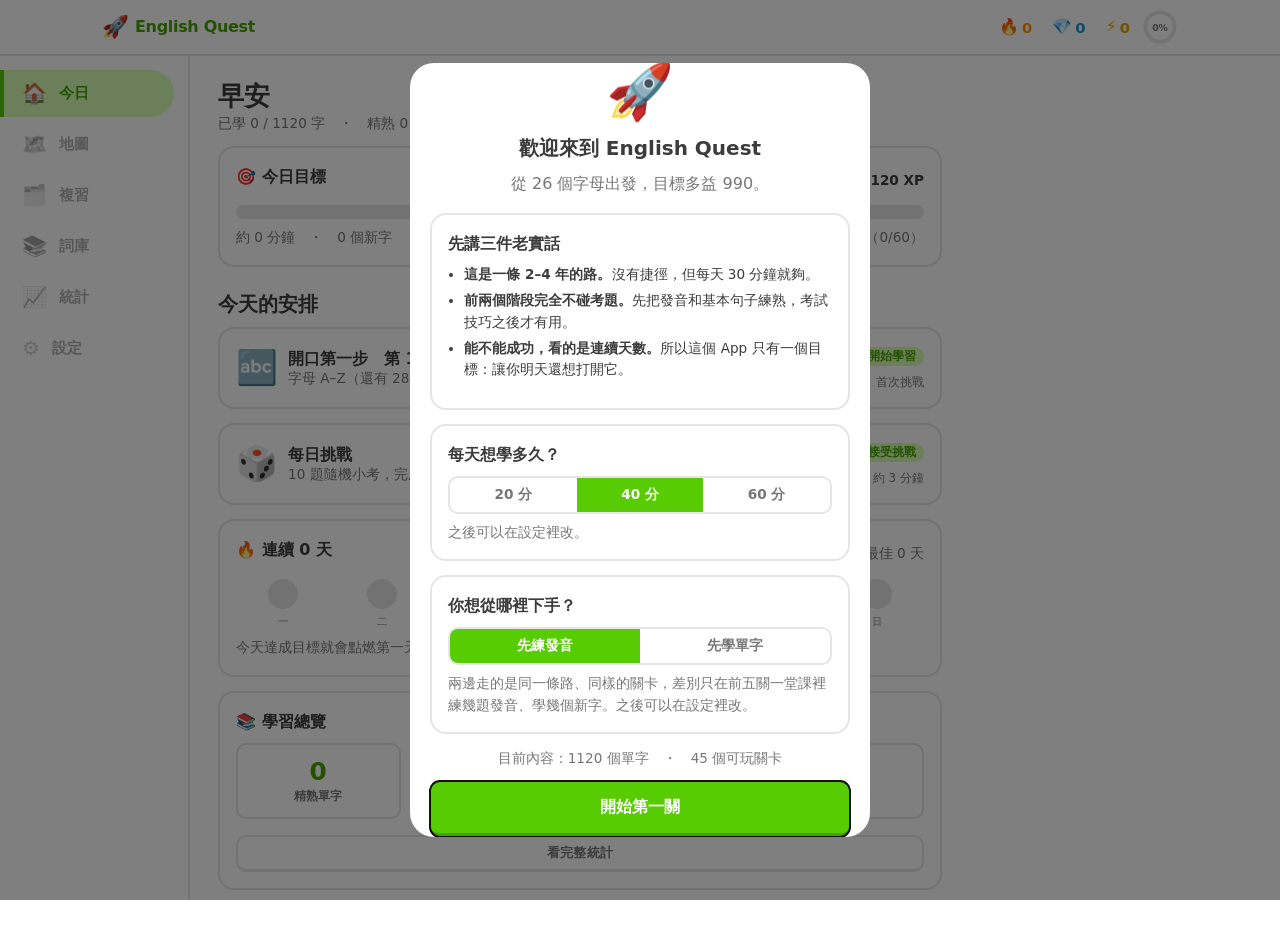
==== commit 763ff0ad: "Stage 3 十關：被動語態、五組商務字彙、Part 5 詞性判斷、Part 3／4 長對話 Stage 3 從只有標題變成可玩。選字時先扣掉 Stage 0–2 教過的 —— 商務字彙從 Stag" ====
--- a/index.html
+++ b/index.html
@@ -76,14 +76,18 @@
 <script src="data/vocab-s1c.js"></script>
 <script src="data/vocab-s2.js"></script>
 <script src="data/vocab-s2b.js"></script>
+<script src="data/vocab-s3.js"></script>
 <script src="data/grammar-s0.js"></script>
 <script src="data/grammar-s1.js"></script>
 <script src="data/grammar-s2.js"></script>
+<script src="data/grammar-s3.js"></script>
 <script src="data/reading-s0.js"></script>
 <script src="data/reading-s1.js"></script>
 <script src="data/reading-s2.js"></script>
+<script src="data/reading-s3.js"></script>
 <script src="data/toeic-p1-s2.js"></script>
 <script src="data/toeic-p2-s2.js"></script>
+<script src="data/toeic-p34-s3.js"></script>
 <script src="data/achievements.js"></script>
 
 <!-- 詞庫：lexicon-core.js 手寫，lexicon-1..6.js 由 tools/gen-lexicon.js 產生 -->
@@ -120,6 +124,7 @@
 <script src="js/exercises/grammar.js"></script>
 <script src="js/exercises/irregular.js"></script>
 <script src="js/exercises/toeic.js"></script>
+<script src="js/exercises/convo.js"></script>
 
 <!-- ===== 畫面層 ===== -->
 <script src="js/views/home.js"></script>
--- a/css/components.css
+++ b/css/components.css
@@ -647,6 +647,27 @@
 .opt-text.is-hidden,
 .ask-text.is-hidden { display: none; }
 
+/* ============ Part 3／4 長對話 ============ */
+.convo-head { margin-bottom: 4px; }
+.script {
+  background: var(--bg-alt); border: 2px solid var(--border);
+  border-radius: var(--radius); padding: 12px 14px; margin-bottom: 12px;
+  font-family: var(--font-en); line-height: 1.8;
+}
+/* .script 自帶 display 之外的樣式即可，但這條還是要寫死 ——
+   同樣是一個 class 的權重時比的是先後順序，漏掉就會變成「藏不住的腳本」，
+   而腳本一旦提早露出來，這一題就從聽力變成閱讀了 */
+.script.is-hidden { display: none; }
+.script-line { display: flex; gap: 8px; align-items: baseline; margin-bottom: 6px; }
+.script-line:last-child { margin-bottom: 0; }
+.script-who {
+  flex: 0 0 auto; min-width: 2.4em; font-size: .7rem; font-weight: 800;
+  color: var(--text-soft); text-transform: uppercase;
+}
+.script-line.opt-playing {
+  border-radius: 6px; box-shadow: 0 0 0 3px var(--blue-soft); border: none;
+}
+
 /* 作答後的四選項對照 */
 .opt-review { display: grid; gap: 8px; margin: 4px 0 8px; }
 .opt-review-row {
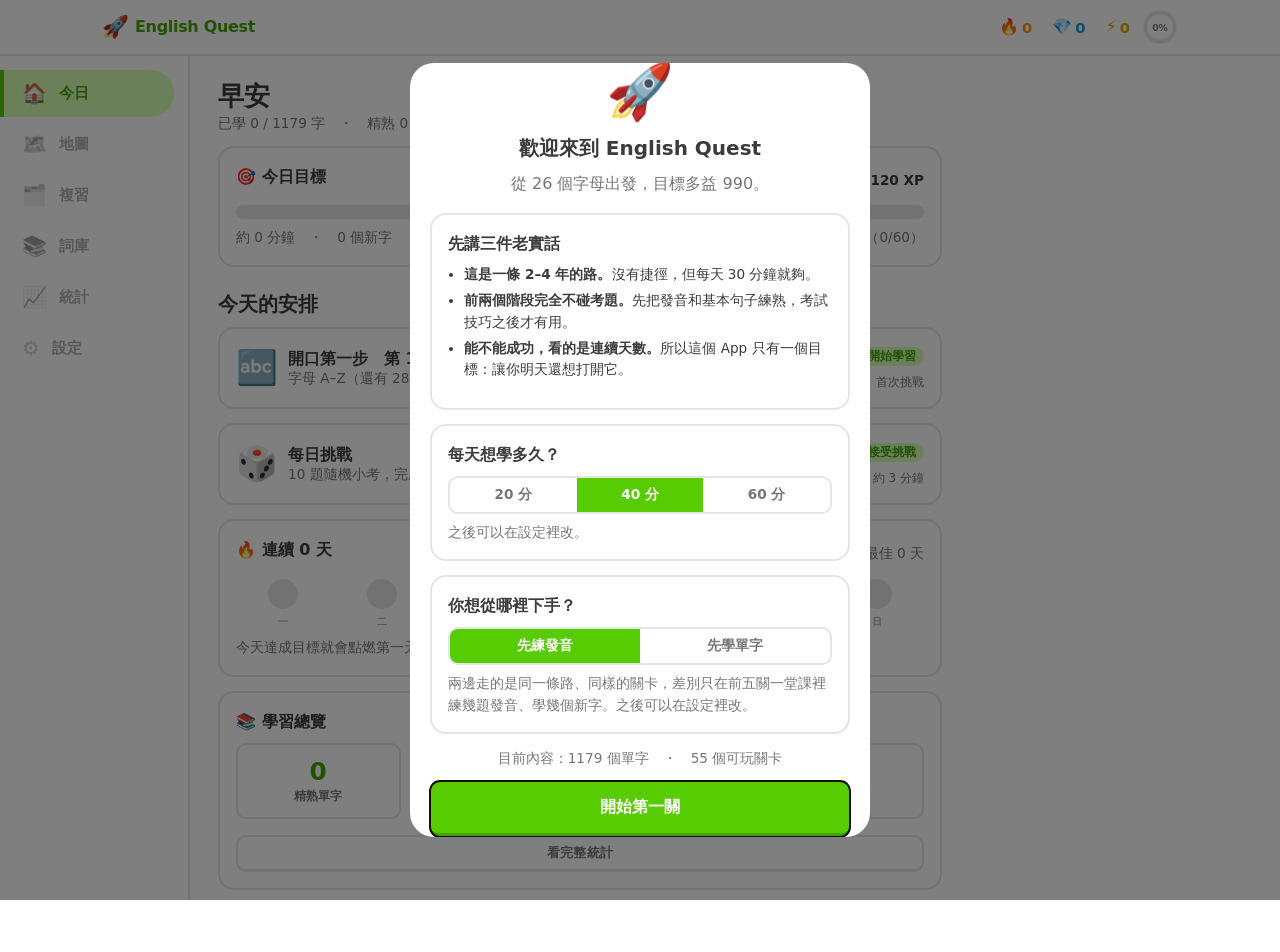
==== commit 45142030: "Stage 4 十關：假設語氣、分詞構句、片語動詞、Part 6／7 TODO 第 2 項。可玩關卡從 45 關變成 55 關，題型從 17 種變成 19 種。  兩個新題型的設計重點都在「不要把它做" ====
--- a/index.html
+++ b/index.html
@@ -77,17 +77,22 @@
 <script src="data/vocab-s2.js"></script>
 <script src="data/vocab-s2b.js"></script>
 <script src="data/vocab-s3.js"></script>
+<script src="data/vocab-s4.js"></script>
 <script src="data/grammar-s0.js"></script>
 <script src="data/grammar-s1.js"></script>
 <script src="data/grammar-s2.js"></script>
 <script src="data/grammar-s3.js"></script>
+<script src="data/grammar-s4.js"></script>
 <script src="data/reading-s0.js"></script>
 <script src="data/reading-s1.js"></script>
 <script src="data/reading-s2.js"></script>
 <script src="data/reading-s3.js"></script>
+<script src="data/reading-s4.js"></script>
 <script src="data/toeic-p1-s2.js"></script>
 <script src="data/toeic-p2-s2.js"></script>
 <script src="data/toeic-p34-s3.js"></script>
+<script src="data/toeic-p6-s4.js"></script>
+<script src="data/toeic-p7-s4.js"></script>
 <script src="data/achievements.js"></script>
 
 <!-- 詞庫：lexicon-core.js 手寫，lexicon-1..6.js 由 tools/gen-lexicon.js 產生 -->
@@ -125,6 +130,8 @@
 <script src="js/exercises/irregular.js"></script>
 <script src="js/exercises/toeic.js"></script>
 <script src="js/exercises/convo.js"></script>
+<script src="js/exercises/part6.js"></script>
+<script src="js/exercises/part7.js"></script>
 
 <!-- ===== 畫面層 ===== -->
 <script src="js/views/home.js"></script>
--- a/css/components.css
+++ b/css/components.css
@@ -677,3 +677,37 @@
 .opt-review-row.is-answer { background: var(--green-soft); }
 .opt-review-row.is-ask { background: var(--blue-soft); margin-bottom: 8px; }
 .opt-review-row .opt-letter { margin-right: 0; flex: 0 0 auto; }
+
+/* ============ Part 6 段落填空 ============ */
+/* 空格留在文章原本的位置上 —— 把句子抽出來單獨問，Part 6 就降級成 Part 5 了 */
+.p6article { white-space: pre-wrap; }
+.p6slot {
+  display: inline-block; min-width: 5.5em; padding: 0 8px; margin: 0 2px;
+  border-bottom: 2px solid var(--blue); border-radius: 4px 4px 0 0;
+  background: var(--blue-soft); font-weight: 800; text-align: center;
+}
+.p6slot.filled { min-width: 0; }
+.p6slot.good { background: var(--green-soft); border-bottom-color: var(--green-dark); }
+.p6slot.bad  { background: var(--red-soft);   border-bottom-color: var(--red-dark); }
+
+/* 整句插入題：四個完整句子並排會擠到讀不了，強制一行一個 */
+.opts.opts-stack { grid-template-columns: 1fr; }
+
+/* ============ Part 7 雙篇閱讀 ============ */
+/* 兩份文件一定要同時看得見 —— 這一題型練的就是跨篇對照，
+   做成分頁或一次只顯示一篇，練到的就只剩單篇閱讀。 */
+.p7docs { display: grid; gap: 12px; grid-template-columns: 1fr 1fr; margin-bottom: 14px; }
+.p7doc {
+  background: var(--surface); border: 2px solid var(--border);
+  border-radius: var(--radius); padding: 14px; min-width: 0;
+}
+.p7doc-h { display: flex; align-items: center; gap: 8px; flex-wrap: wrap; margin-bottom: 8px; }
+.p7doc-body {
+  font-family: var(--font-en); font-size: .98rem; line-height: 1.85;
+  white-space: pre-wrap; overflow-wrap: break-word;
+}
+.p7both {
+  display: inline-block; padding: 1px 8px; border-radius: 999px;
+  background: var(--blue-soft); color: var(--blue-dark);
+  font-size: .7rem; font-weight: 800; vertical-align: middle;
+}
--- a/css/responsive.css
+++ b/css/responsive.css
@@ -26,6 +26,13 @@
   .badges { grid-template-columns: repeat(auto-fill, minmax(76px, 1fr)); gap: 9px; }
   .kpi-grid { grid-template-columns: 1fr 1fr; }
   .modal-box { padding: 18px 16px; }
+}
+
+/* 雙篇閱讀：窄畫面改成上下疊，但兩份文件仍然都在畫面上 ——
+   捲動一下就看得到第二篇，跟折疊起來是兩回事。
+   並排到 780px 就撐不住了：Part 7 的文件本來就長，一欄剩不到 20 個字元寬。 */
+@media (max-width: 780px) {
+  .p7docs { grid-template-columns: 1fr; }
 }
 
 /* ---------- 桌機：導覽移到左側，內容置中 ---------- */
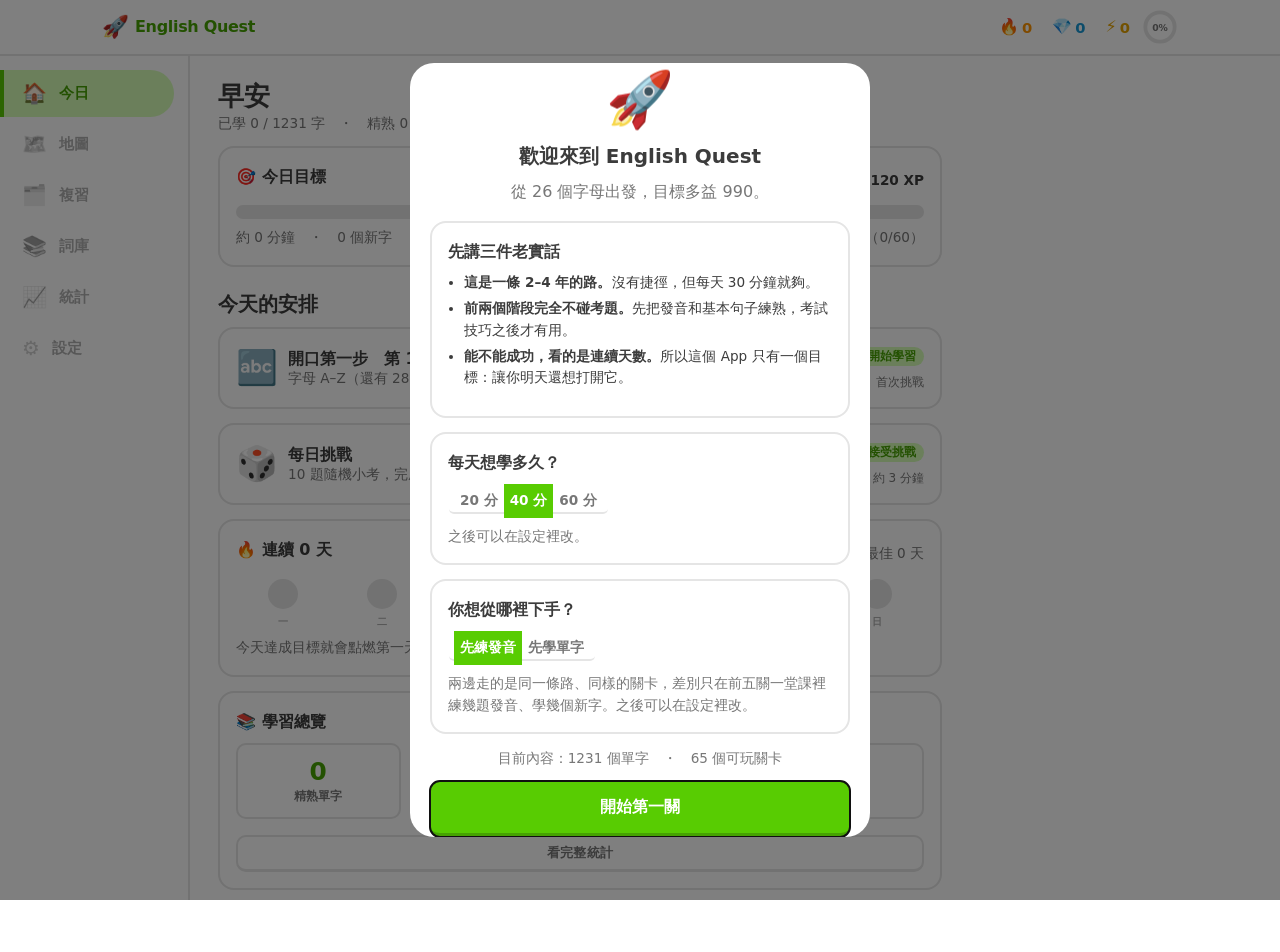
==== commit 07c6021f: "Stage 5 十關：長難句拆解、倒裝、三篇閱讀，外加一形兩主的查詢卡 TODO 第 2 項與第 6 項。  Stage 5 開放，55 關變 65 關。真正新寫的題型只有一個： 長難句拆解（pars" ====
--- a/index.html
+++ b/index.html
@@ -78,21 +78,28 @@
 <script src="data/vocab-s2b.js"></script>
 <script src="data/vocab-s3.js"></script>
 <script src="data/vocab-s4.js"></script>
+<script src="data/vocab-s5.js"></script>
 <script src="data/grammar-s0.js"></script>
 <script src="data/grammar-s1.js"></script>
 <script src="data/grammar-s2.js"></script>
 <script src="data/grammar-s3.js"></script>
 <script src="data/grammar-s4.js"></script>
+<script src="data/grammar-s5.js"></script>
 <script src="data/reading-s0.js"></script>
 <script src="data/reading-s1.js"></script>
 <script src="data/reading-s2.js"></script>
 <script src="data/reading-s3.js"></script>
 <script src="data/reading-s4.js"></script>
+<script src="data/reading-s5.js"></script>
 <script src="data/toeic-p1-s2.js"></script>
 <script src="data/toeic-p2-s2.js"></script>
 <script src="data/toeic-p34-s3.js"></script>
+<script src="data/toeic-p34-s5.js"></script>
 <script src="data/toeic-p6-s4.js"></script>
+<script src="data/toeic-p6-s5.js"></script>
 <script src="data/toeic-p7-s4.js"></script>
+<script src="data/toeic-p7-s5.js"></script>
+<script src="data/parse-s5.js"></script>
 <script src="data/achievements.js"></script>
 
 <!-- 詞庫：lexicon-core.js 手寫，lexicon-1..6.js 由 tools/gen-lexicon.js 產生 -->
@@ -132,6 +139,7 @@
 <script src="js/exercises/convo.js"></script>
 <script src="js/exercises/part6.js"></script>
 <script src="js/exercises/part7.js"></script>
+<script src="js/exercises/parse.js"></script>
 
 <!-- ===== 畫面層 ===== -->
 <script src="js/views/home.js"></script>
--- a/css/base.css
+++ b/css/base.css
@@ -12,6 +12,7 @@
   --blue-soft:    #ddf4ff;
   --purple:       #ce82ff;
   --purple-dark:  #a568cc;
+  --purple-soft:  #f3e3ff;
   --gold:         #ffc800;
   --gold-dark:    #e6a400;
   --red:          #ff4b4b;
@@ -59,6 +60,7 @@
   --green-soft:   #24401a;
   --blue-soft:    #16333f;
   --red-soft:     #3d1f22;
+  --purple-soft:  #2f2340;
 }
 
 /* ---------- reset ---------- */
--- a/css/components.css
+++ b/css/components.css
@@ -396,6 +396,12 @@
   margin-top: 8px; padding: 6px 10px; border-radius: 8px;
   background: var(--blue-soft); color: var(--blue-dark); font-size: .8rem; font-weight: 700;
 }
+/* 第二個候選（leaves 也可能是 leave）。刻意不用同一個藍底 ——
+   上面那行講的是「你現在看的是誰」，這行是「還有另一個答案」，兩件事。 */
+.lexvia.alt {
+  margin-top: 4px; background: var(--bg-alt); color: var(--text-soft);
+  display: flex; align-items: center; gap: 4px; flex-wrap: wrap;
+}
 .lexzh { margin-top: 8px; font-weight: 700; }
 .lextags { display: flex; flex-wrap: wrap; gap: 5px; margin-top: 8px; }
 .lextag {
@@ -711,3 +717,53 @@
   background: var(--blue-soft); color: var(--blue-dark);
   font-size: .7rem; font-weight: 800; vertical-align: middle;
 }
+
+/* 三篇閱讀（Part 7 triple）。並排的規則跟雙篇一樣 —— 三份文件要同時看得見，
+   否則練到的只剩單篇。窄畫面在 responsive.css 裡改回一欄。 */
+.p7docs.n3 { grid-template-columns: repeat(3, minmax(0, 1fr)); }
+
+/* ============ 長難句拆解 ============ */
+/* 句子本身就是作答介面：每一段都是一顆可點的鈕，點下去填進上面那兩個空格。
+   段與段之間只留一個字距，看起來仍要像一個句子 —— 切太開就看不出它原本很長。 */
+.parse-slots { display: grid; grid-template-columns: 1fr 1fr; gap: 10px; margin: 12px 0 6px; }
+.parse-slot {
+  display: flex; flex-direction: column; gap: 2px; align-items: flex-start;
+  padding: 8px 12px; border: 2px dashed var(--border); border-radius: var(--radius);
+  background: var(--surface); text-align: left; min-width: 0;
+}
+.parse-slot.on { border-style: solid; border-color: var(--blue); background: var(--blue-soft); }
+.parse-slot.ok  { border-style: solid; border-color: var(--green-dark); background: var(--green-soft); }
+.parse-slot.bad { border-style: solid; border-color: var(--red-dark);   background: var(--red-soft); }
+.parse-slot-lab { font-size: .72rem; font-weight: 800; opacity: .75; }
+.parse-slot-val {
+  font-family: var(--font-en); font-weight: 700; font-size: .95rem;
+  overflow-wrap: break-word; max-width: 100%;
+}
+.parse-hint { margin-bottom: 10px; }
+
+.parse-sent {
+  font-family: var(--font-en); font-size: 1.05rem; line-height: 2.2;
+  overflow-wrap: break-word;
+}
+.seg {
+  display: inline; padding: 3px 5px; margin: 0 1px; border: 0;
+  border-bottom: 2px solid var(--border); border-radius: 5px;
+  background: transparent; font: inherit; color: inherit; cursor: pointer;
+}
+.seg:hover { background: var(--bg-alt); }
+.seg.sel-s { background: var(--blue-soft);   border-bottom-color: var(--blue); }
+.seg.sel-v { background: var(--purple-soft); border-bottom-color: var(--purple); }
+.seg-locked { cursor: default; }
+.seg-locked:hover { background: transparent; }
+.seg-core { background: var(--green-soft); border-bottom-color: var(--green-dark); }
+.seg-bad  { background: var(--red-soft);   border-bottom-color: var(--red-dark); }
+/* 批改後每一段掛上它的身分。用上標而不是另起一行：句子要維持原本的樣子，
+   標籤跳出來擠成一整段的話，就看不出哪個標籤在說哪一段了。 */
+.seg-lab {
+  font-family: var(--font); font-size: .62rem; font-weight: 800;
+  vertical-align: super; margin-left: 3px; opacity: .8; white-space: nowrap;
+}
+.parse-core {
+  background: var(--green-soft); border-radius: var(--radius);
+  padding: 10px 12px; margin-bottom: 4px;
+}
--- a/css/responsive.css
+++ b/css/responsive.css
@@ -33,6 +33,18 @@
    並排到 780px 就撐不住了：Part 7 的文件本來就長，一欄剩不到 20 個字元寬。 */
 @media (max-width: 780px) {
   .p7docs { grid-template-columns: 1fr; }
+}
+
+/* 三篇的門檻要更早：三欄在 1024px 以下一欄不到 300px，比雙篇更早撐不住。
+   直接掉回一欄而不是兩欄 —— 兩欄會剩一份文件孤零零掉到第二排，
+   看起來像「另外那一份是附註」，可是三篇的重點正是三份地位相同。 */
+@media (max-width: 1024px) {
+  .p7docs.n3 { grid-template-columns: 1fr; }
+}
+
+/* 長難句拆解：窄畫面兩個空格擠在一行會被切成兩三行字，改成上下排 */
+@media (max-width: 560px) {
+  .parse-slots { grid-template-columns: 1fr; }
 }
 
 /* ---------- 桌機：導覽移到左側，內容置中 ---------- */
